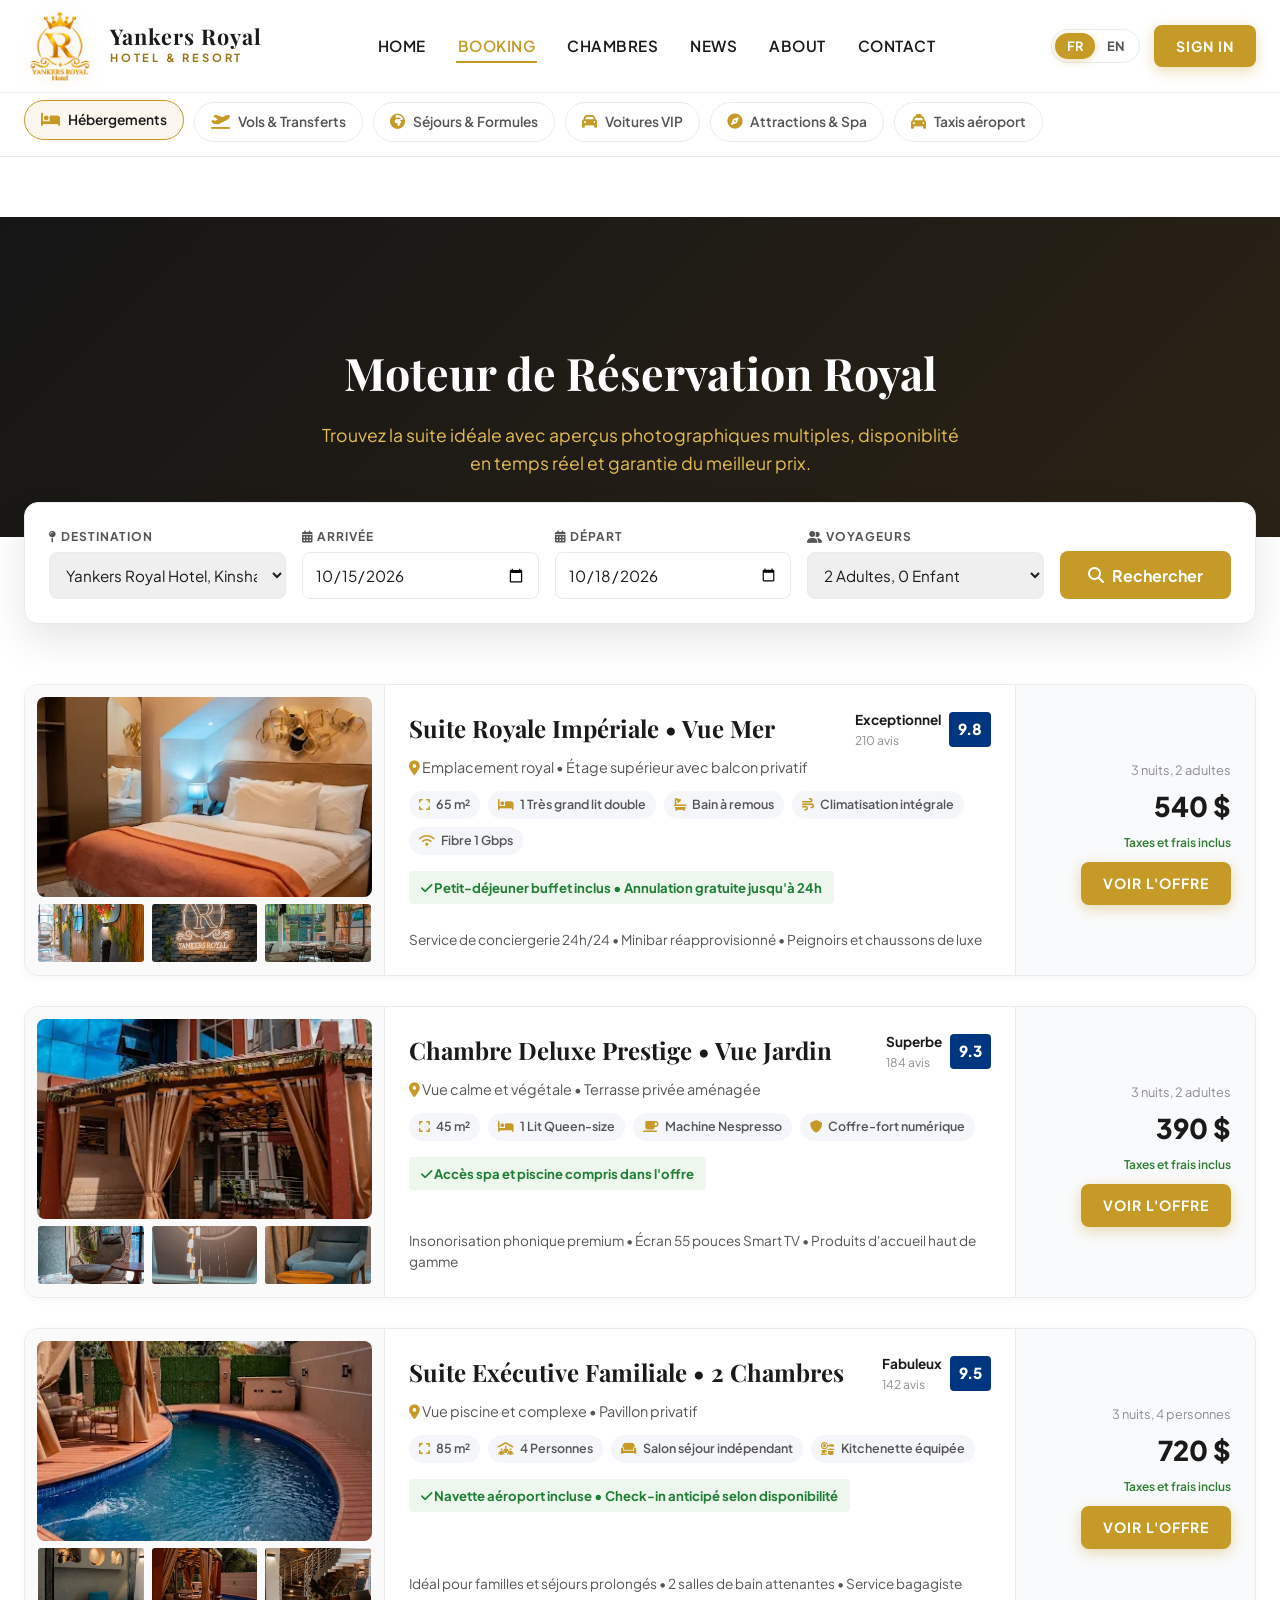
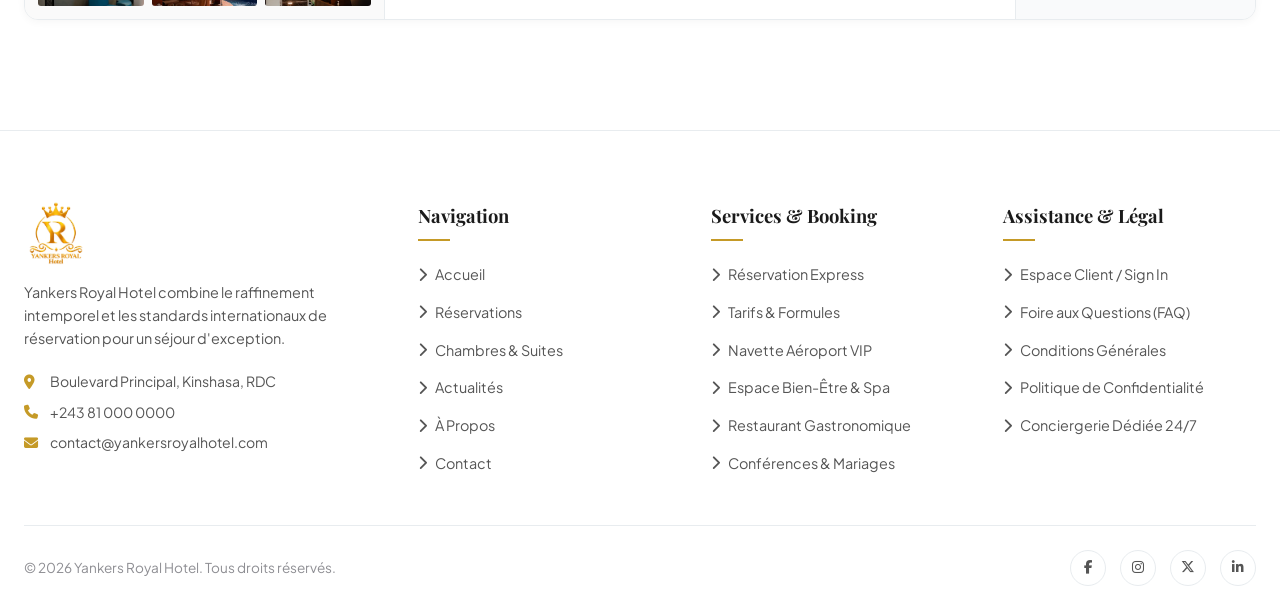
==== booking.html @ a3d433cf "first commit" ====
<!DOCTYPE html>
<html lang="fr">
<head>
  <meta charset="UTF-8">
  <meta name="viewport" content="width=device-width, initial-scale=1.0">
  <title>Réservations en Ligne - Yankers Royal Hotel</title>
  <link rel="icon" type="image/x-icon" href="assets/ico/favicon.ico">
  
  <link rel="preconnect" href="https://fonts.googleapis.com">
  <link rel="preconnect" href="https://fonts.gstatic.com" crossorigin>
  <link href="https://fonts.googleapis.com/css2?family=Playfair+Display:ital,wght@0,400;0,600;0,700;1,400&family=Plus+Jakarta+Sans:wght@300;400;500;600;700;800&display=swap" rel="stylesheet">
  <link rel="stylesheet" href="https://cdnjs.cloudflare.com/ajax/libs/font-awesome/6.5.1/css/all.min.css">
  <link rel="stylesheet" href="assets/css/style.css">
  
  <style>
    .page-banner {
      background: linear-gradient(135deg, #161616 0%, #2a2215 100%);
      color: #FFFFFF;
      padding: 120px 0 60px;
      margin-top: 60px;
      text-align: center;
      position: relative;
    }
    .page-banner h1 {
      font-family: var(--font-serif);
      font-size: 2.8rem;
      margin-bottom: 12px;
      color: #FFFFFF;
    }
    .page-banner p {
      color: var(--color-primary-light);
      font-size: 1.1rem;
      max-width: 650px;
      margin: 0 auto;
    }
    .booking-engine-wrap {
      margin-top: -35px;
      position: relative;
      z-index: 20;
    }
    .booking-filter-card {
      background: #FFFFFF;
      border-radius: var(--radius-md);
      box-shadow: 0 16px 40px rgba(0,0,0,0.1);
      padding: 24px;
      border: 1px solid var(--color-border);
      display: grid;
      grid-template-columns: repeat(4, 1fr) auto;
      gap: 16px;
      align-items: center;
    }
    .filter-box label {
      display: block;
      font-size: 0.75rem;
      font-weight: 700;
      text-transform: uppercase;
      letter-spacing: 1px;
      color: var(--color-text-muted);
      margin-bottom: 6px;
    }
    .filter-box input, .filter-box select {
      width: 100%;
      padding: 12px;
      border: 1px solid var(--color-border);
      border-radius: var(--radius-sm);
      font-size: 0.95rem;
      color: var(--color-text-main);
      outline: none;
      transition: var(--transition-smooth);
    }
    .filter-box input:focus, .filter-box select:focus {
      border-color: var(--color-primary);
    }
    .btn-submit-filter {
      background: var(--color-primary);
      color: #FFFFFF;
      border: none;
      padding: 14px 28px;
      border-radius: var(--radius-sm);
      font-weight: 700;
      cursor: pointer;
      display: flex;
      align-items: center;
      justify-content: center;
      gap: 8px;
      transition: var(--transition-smooth);
      height: 48px;
      align-self: flex-end;
    }
    .btn-submit-filter:hover {
      background: var(--color-primary-dark);
      box-shadow: 0 4px 16px var(--color-primary-glow);
      transform: translateY(-2px);
    }
    .booking-results-area {
      padding: 60px 0 80px;
    }

    /* Booking Detailed Item Card */
    .result-hotel-item {
      display: grid;
      grid-template-columns: 360px 1fr 240px;
      background: #FFFFFF;
      border-radius: var(--radius-md);
      border: 1px solid var(--color-border);
      overflow: hidden;
      margin-bottom: 30px;
      box-shadow: var(--shadow-sm);
      transition: var(--transition-smooth);
    }
    .result-hotel-item:hover {
      box-shadow: var(--shadow-md);
      border-color: var(--color-primary);
      transform: translateY(-4px);
    }

    /* Multi-image Gallery Container for Room */
    .result-gallery-container {
      display: flex;
      flex-direction: column;
      gap: 6px;
      padding: 12px;
      background: #FAFAFA;
      border-right: 1px solid var(--color-border);
    }
    .result-main-img {
      height: 200px;
      width: 100%;
      border-radius: var(--radius-sm);
      overflow: hidden;
    }
    .result-main-img img {
      width: 100%;
      height: 100%;
      object-fit: cover;
      transition: transform 0.5s ease;
    }
    .result-hotel-item:hover .result-main-img img {
      transform: scale(1.04);
    }
    .result-thumbs-row {
      display: grid;
      grid-template-columns: repeat(3, 1fr);
      gap: 6px;
    }
    .result-thumb-mini {
      height: 60px;
      border-radius: 4px;
      overflow: hidden;
      cursor: pointer;
      border: 1px solid transparent;
      transition: border 0.2s ease;
    }
    .result-thumb-mini:hover {
      border-color: var(--color-primary);
    }
    .result-thumb-mini img {
      width: 100%;
      height: 100%;
      object-fit: cover;
    }

    .result-body {
      padding: 24px;
      display: flex;
      flex-direction: column;
      justify-content: space-between;
    }
    .result-pricing {
      padding: 24px;
      background: var(--color-bg-alt);
      border-left: 1px solid var(--color-border);
      display: flex;
      flex-direction: column;
      justify-content: center;
      align-items: flex-end;
      text-align: right;
    }
    .booking-badge-rating {
      background: var(--color-booking-blue);
      color: #FFFFFF;
      padding: 5px 9px;
      border-radius: 4px;
      font-weight: 800;
      font-size: 0.95rem;
    }
    .score-label {
      font-size: 0.85rem;
      font-weight: 700;
      color: var(--color-text-main);
    }

    .detail-tag {
      background: #F4F6F9;
      color: var(--color-text-muted);
      padding: 4px 10px;
      border-radius: var(--radius-full);
      font-size: 0.78rem;
      font-weight: 600;
      display: inline-flex;
      align-items: center;
      gap: 6px;
    }
    .detail-tag i {
      color: var(--color-primary);
    }

    /* Responsive Ajustements pour Booking */
    @media (max-width: 1024px) {
      .booking-filter-card {
        grid-template-columns: repeat(2, 1fr);
      }
      .btn-submit-filter {
        grid-column: span 2;
        width: 100%;
      }
      .result-hotel-item {
        grid-template-columns: 1fr;
      }
      .result-gallery-container {
        border-right: none;
        border-bottom: 1px solid var(--color-border);
      }
      .result-pricing {
        align-items: flex-start;
        text-align: left;
        border-left: none;
        border-top: 1px solid var(--color-border);
        flex-direction: row;
        justify-content: space-between;
        align-items: center;
        flex-wrap: wrap;
        gap: 12px;
      }
      .result-pricing a {
        width: auto !important;
        min-width: 150px;
      }
    }

    @media (max-width: 600px) {
      .booking-filter-card {
        grid-template-columns: 1fr;
      }
      .btn-submit-filter {
        grid-column: span 1;
      }
      .page-banner {
        padding: 100px 0 45px;
      }
      .page-banner h1 {
        font-size: 2rem;
      }
      .result-pricing {
        flex-direction: column;
        align-items: stretch;
      }
      .result-pricing a {
        width: 100% !important;
      }
    }
  </style>
</head>
<body>

  <!-- Header -->
  <header class="site-header">
    <div class="nav-container">
      <a href="index.html" class="nav-brand">
        <img src="assets/logo/logo_transparent.png" alt="Yankers Royal Hotel">
        <div class="brand-text">
          <span class="brand-name">Yankers Royal</span>
          <span class="brand-tag">HOTEL & RESORT</span>
        </div>
      </a>
      <nav>
        <ul class="nav-menu">
          <li><a href="index.html" class="nav-link" data-i18n="home">Home</a></li>
          <li><a href="booking.html" class="nav-link active" data-i18n="booking">Booking</a></li>
          <li><a href="chambres.html" class="nav-link" data-i18n="rooms">Chambres</a></li>
          <li><a href="news.html" class="nav-link" data-i18n="news">News</a></li>
          <li><a href="about.html" class="nav-link" data-i18n="about">About</a></li>
          <li><a href="contact.html" class="nav-link" data-i18n="contact">Contact</a></li>
        </ul>
      </nav>
      <div class="nav-actions">
        <!-- Bouton Sélecteur de Langue FR / EN -->
        <div class="lang-switch-wrap">
          <button type="button" class="lang-btn active" data-lang="fr">FR</button>
          <button type="button" class="lang-btn" data-lang="en">EN</button>
        </div>

        <a href="signin.html" class="btn-signin" data-i18n="signin">Sign In</a>
        <button class="btn-mobile-toggle" aria-label="Menu Mobile">
          <i class="fa-solid fa-bars"></i>
        </button>
      </div>
    </div>
  </header>

  <!-- Booking Ruban -->
  <div class="booking-category-bar">
    <div class="container">
      <div class="category-scroll">
        <a href="booking.html" class="category-pill active"><i class="fa-solid fa-bed"></i> <span data-i18n="ribbon_accommodations">Hébergements</span></a>
        <a href="booking.html?type=vols" class="category-pill"><i class="fa-solid fa-plane-departure"></i> <span data-i18n="ribbon_flights">Vols & Transferts</span></a>
        <a href="booking.html?type=formules" class="category-pill"><i class="fa-solid fa-earth-africa"></i> <span data-i18n="ribbon_packages">Séjours & Formules</span></a>
        <a href="booking.html?type=voitures" class="category-pill"><i class="fa-solid fa-car"></i> <span data-i18n="ribbon_cars">Voitures VIP</span></a>
        <a href="booking.html?type=attractions" class="category-pill"><i class="fa-solid fa-compass"></i> <span data-i18n="ribbon_attractions">Attractions & Spa</span></a>
        <a href="booking.html?type=taxis" class="category-pill"><i class="fa-solid fa-taxi"></i> <span data-i18n="ribbon_taxis">Taxis aéroport</span></a>
      </div>
    </div>
  </div>

  <div class="page-banner">
    <div class="container">
      <h1>Moteur de Réservation Royal</h1>
      <p>Trouvez la suite idéale avec aperçus photographiques multiples, disponiblité en temps réel et garantie du meilleur prix.</p>
    </div>
  </div>

  <div class="container booking-engine-wrap">
    <div class="booking-filter-card">
      <div class="filter-box">
        <label><i class="fa-solid fa-map-pin"></i> Destination</label>
        <select>
          <option selected>Yankers Royal Hotel, Kinshasa</option>
          <option>Yankers Royal Villa Spa</option>
        </select>
      </div>
      <div class="filter-box">
        <label><i class="fa-solid fa-calendar-days"></i> Arrivée</label>
        <input type="date" value="2026-10-15">
      </div>
      <div class="filter-box">
        <label><i class="fa-solid fa-calendar-days"></i> Départ</label>
        <input type="date" value="2026-10-18">
      </div>
      <div class="filter-box">
        <label><i class="fa-solid fa-user-group"></i> Voyageurs</label>
        <select>
          <option>1 Adulte, 0 Enfant</option>
          <option selected>2 Adultes, 0 Enfant</option>
          <option>2 Adultes, 1 Enfant</option>
          <option>Famille (4+ pers)</option>
        </select>
      </div>
      <button class="btn-submit-filter">
        <i class="fa-solid fa-magnifying-glass"></i> Rechercher
      </button>
    </div>
  </div>

  <main class="booking-results-area">
    <div class="container">
      
      <!-- Result Item 1: Multi-photos Suite Royale -->
      <article class="result-hotel-item">
        <div class="result-gallery-container">
          <div class="result-main-img">
            <img src="assets/img/unnamed (1).webp" alt="Suite Royale Impériale">
          </div>
          <div class="result-thumbs-row">
            <div class="result-thumb-mini"><img src="assets/img/unnamed (9).webp" alt="Salon privé"></div>
            <div class="result-thumb-mini"><img src="assets/img/unnamed (10).webp" alt="Chambre King"></div>
            <div class="result-thumb-mini"><img src="assets/img/unnamed (4).webp" alt="Terrasse panoramique"></div>
          </div>
        </div>
        <div class="result-body">
          <div>
            <div style="display:flex; justify-content: space-between; align-items: flex-start; margin-bottom: 6px; flex-wrap: wrap; gap: 8px;">
              <h2 style="font-family: var(--font-serif); font-size: 1.5rem; color: var(--color-text-main);">Suite Royale Impériale &bull; Vue Mer</h2>
              <div style="display:flex; align-items:center; gap: 8px;">
                <div>
                  <div class="score-label">Exceptionnel</div>
                  <div style="font-size: 0.75rem; color: var(--color-text-light);">210 avis</div>
                </div>
                <div class="booking-badge-rating">9.8</div>
              </div>
            </div>
            <p style="color: var(--color-text-muted); font-size: 0.9rem; margin-bottom: 12px;">
              <i class="fa-solid fa-location-dot" style="color: var(--color-primary);"></i> Emplacement royal &bull; Étage supérieur avec balcon privatif
            </p>
            <div style="display: flex; flex-wrap: wrap; gap: 8px; margin-bottom: 16px;">
              <span class="detail-tag"><i class="fa-solid fa-expand"></i> 65 m²</span>
              <span class="detail-tag"><i class="fa-solid fa-bed"></i> 1 Très grand lit double</span>
              <span class="detail-tag"><i class="fa-solid fa-bath"></i> Bain à remous</span>
              <span class="detail-tag"><i class="fa-solid fa-wind"></i> Climatisation intégrale</span>
              <span class="detail-tag"><i class="fa-solid fa-wifi"></i> Fibre 1 Gbps</span>
            </div>
            <div style="background: #eef7ee; color: #1e7e34; padding: 6px 12px; border-radius: 4px; display: inline-block; font-size: 0.82rem; font-weight: 700;">
              <i class="fa-solid fa-check"></i> Petit-déjeuner buffet inclus &bull; Annulation gratuite jusqu'à 24h
            </div>
          </div>
          <div style="font-size: 0.85rem; color: var(--color-text-muted); margin-top: 10px;">
            Service de conciergerie 24h/24 &bull; Minibar réapprovisionné &bull; Peignoirs et chaussons de luxe
          </div>
        </div>
        <div class="result-pricing">
          <div>
            <span style="font-size: 0.8rem; color: var(--color-text-light);">3 nuits, 2 adultes</span>
            <div style="font-size: 1.7rem; font-weight: 800; color: var(--color-text-main); margin: 4px 0;">540 $</div>
            <span style="font-size: 0.75rem; color: #2e7d32; font-weight: 600; display: block; margin-bottom: 10px;">Taxes et frais inclus</span>
          </div>
          <a href="contact.html?reserve=royale-imperiale" class="btn-signin" style="text-align: center;">Voir l'offre</a>
        </div>
      </article>

      <!-- Result Item 2: Multi-photos Chambre Deluxe -->
      <article class="result-hotel-item">
        <div class="result-gallery-container">
          <div class="result-main-img">
            <img src="assets/img/unnamed (2).webp" alt="Chambre Deluxe Prestige">
          </div>
          <div class="result-thumbs-row">
            <div class="result-thumb-mini"><img src="assets/img/unnamed (11).webp" alt="Lit queen"></div>
            <div class="result-thumb-mini"><img src="assets/img/unnamed (12).webp" alt="Salle de bain"></div>
            <div class="result-thumb-mini"><img src="assets/img/unnamed (5).webp" alt="Extérieur jardin"></div>
          </div>
        </div>
        <div class="result-body">
          <div>
            <div style="display:flex; justify-content: space-between; align-items: flex-start; margin-bottom: 6px; flex-wrap: wrap; gap: 8px;">
              <h2 style="font-family: var(--font-serif); font-size: 1.5rem; color: var(--color-text-main);">Chambre Deluxe Prestige &bull; Vue Jardin</h2>
              <div style="display:flex; align-items:center; gap: 8px;">
                <div>
                  <div class="score-label">Superbe</div>
                  <div style="font-size: 0.75rem; color: var(--color-text-light);">184 avis</div>
                </div>
                <div class="booking-badge-rating">9.3</div>
              </div>
            </div>
            <p style="color: var(--color-text-muted); font-size: 0.9rem; margin-bottom: 12px;">
              <i class="fa-solid fa-location-dot" style="color: var(--color-primary);"></i> Vue calme et végétale &bull; Terrasse privée aménagée
            </p>
            <div style="display: flex; flex-wrap: wrap; gap: 8px; margin-bottom: 16px;">
              <span class="detail-tag"><i class="fa-solid fa-expand"></i> 45 m²</span>
              <span class="detail-tag"><i class="fa-solid fa-bed"></i> 1 Lit Queen-size</span>
              <span class="detail-tag"><i class="fa-solid fa-mug-saucer"></i> Machine Nespresso</span>
              <span class="detail-tag"><i class="fa-solid fa-shield"></i> Coffre-fort numérique</span>
            </div>
            <div style="background: #eef7ee; color: #1e7e34; padding: 6px 12px; border-radius: 4px; display: inline-block; font-size: 0.82rem; font-weight: 700;">
              <i class="fa-solid fa-check"></i> Accès spa et piscine compris dans l'offre
            </div>
          </div>
          <div style="font-size: 0.85rem; color: var(--color-text-muted); margin-top: 10px;">
            Insonorisation phonique premium &bull; Écran 55 pouces Smart TV &bull; Produits d'accueil haut de gamme
          </div>
        </div>
        <div class="result-pricing">
          <div>
            <span style="font-size: 0.8rem; color: var(--color-text-light);">3 nuits, 2 adultes</span>
            <div style="font-size: 1.7rem; font-weight: 800; color: var(--color-text-main); margin: 4px 0;">390 $</div>
            <span style="font-size: 0.75rem; color: #2e7d32; font-weight: 600; display: block; margin-bottom: 10px;">Taxes et frais inclus</span>
          </div>
          <a href="contact.html?reserve=deluxe-prestige" class="btn-signin" style="text-align: center;">Voir l'offre</a>
        </div>
      </article>

      <!-- Result Item 3: Multi-photos Suite Familiale Exécutive -->
      <article class="result-hotel-item">
        <div class="result-gallery-container">
          <div class="result-main-img">
            <img src="assets/img/unnamed (3).webp" alt="Suite Exécutive Familiale">
          </div>
          <div class="result-thumbs-row">
            <div class="result-thumb-mini"><img src="assets/img/unnamed (13).webp" alt="Chambre 2"></div>
            <div class="result-thumb-mini"><img src="assets/img/unnamed.webp" alt="Espace repas"></div>
            <div class="result-thumb-mini"><img src="assets/img/unnamed (7).webp" alt="Vue suite"></div>
          </div>
        </div>
        <div class="result-body">
          <div>
            <div style="display:flex; justify-content: space-between; align-items: flex-start; margin-bottom: 6px; flex-wrap: wrap; gap: 8px;">
              <h2 style="font-family: var(--font-serif); font-size: 1.5rem; color: var(--color-text-main);">Suite Exécutive Familiale &bull; 2 Chambres</h2>
              <div style="display:flex; align-items:center; gap: 8px;">
                <div>
                  <div class="score-label">Fabuleux</div>
                  <div style="font-size: 0.75rem; color: var(--color-text-light);">142 avis</div>
                </div>
                <div class="booking-badge-rating">9.5</div>
              </div>
            </div>
            <p style="color: var(--color-text-muted); font-size: 0.9rem; margin-bottom: 12px;">
              <i class="fa-solid fa-location-dot" style="color: var(--color-primary);"></i> Vue piscine et complexe &bull; Pavillon privatif
            </p>
            <div style="display: flex; flex-wrap: wrap; gap: 8px; margin-bottom: 16px;">
              <span class="detail-tag"><i class="fa-solid fa-expand"></i> 85 m²</span>
              <span class="detail-tag"><i class="fa-solid fa-people-roof"></i> 4 Personnes</span>
              <span class="detail-tag"><i class="fa-solid fa-couch"></i> Salon séjour indépendant</span>
              <span class="detail-tag"><i class="fa-solid fa-kitchen-set"></i> Kitchenette équipée</span>
            </div>
            <div style="background: #eef7ee; color: #1e7e34; padding: 6px 12px; border-radius: 4px; display: inline-block; font-size: 0.82rem; font-weight: 700;">
              <i class="fa-solid fa-check"></i> Navette aéroport incluse &bull; Check-in anticipé selon disponibilité
            </div>
          </div>
          <div style="font-size: 0.85rem; color: var(--color-text-muted); margin-top: 10px;">
            Idéal pour familles et séjours prolongés &bull; 2 salles de bain attenantes &bull; Service bagagiste
          </div>
        </div>
        <div class="result-pricing">
          <div>
            <span style="font-size: 0.8rem; color: var(--color-text-light);">3 nuits, 4 personnes</span>
            <div style="font-size: 1.7rem; font-weight: 800; color: var(--color-text-main); margin: 4px 0;">720 $</div>
            <span style="font-size: 0.75rem; color: #2e7d32; font-weight: 600; display: block; margin-bottom: 10px;">Taxes et frais inclus</span>
          </div>
          <a href="contact.html?reserve=executive-famille" class="btn-signin" style="text-align: center;">Voir l'offre</a>
        </div>
      </article>

    </div>
  </main>

  <!-- Footer Standardisé -->
  <footer class="site-footer">
    <div class="container">
      <div class="footer-top">
        <div class="footer-brand">
          <img src="assets/logo/logo_transparent.png" alt="Yankers Royal Hotel">
          <p data-i18n="footer_desc">
            Yankers Royal Hotel combine le raffinement intemporel et les standards internationaux de réservation pour un séjour d'exception.
          </p>
          <div class="footer-contacts-list">
            <span><i class="fa-solid fa-location-dot"></i> Boulevard Principal, Kinshasa, RDC</span>
            <span><i class="fa-solid fa-phone"></i> +243 81 000 0000</span>
            <span><i class="fa-solid fa-envelope"></i> contact@yankersroyalhotel.com</span>
          </div>
        </div>

        <div class="footer-col">
          <h3 data-i18n="footer_nav">Navigation</h3>
          <ul class="footer-links">
            <li><a href="index.html"><i class="fa-solid fa-chevron-right"></i> <span data-i18n="home">Accueil</span></a></li>
            <li><a href="booking.html"><i class="fa-solid fa-chevron-right"></i> <span data-i18n="booking">Réservations</span></a></li>
            <li><a href="chambres.html"><i class="fa-solid fa-chevron-right"></i> <span data-i18n="rooms">Chambres & Suites</span></a></li>
            <li><a href="news.html"><i class="fa-solid fa-chevron-right"></i> <span data-i18n="news">Actualités</span></a></li>
            <li><a href="about.html"><i class="fa-solid fa-chevron-right"></i> <span data-i18n="about">À Propos</span></a></li>
            <li><a href="contact.html"><i class="fa-solid fa-chevron-right"></i> <span data-i18n="contact">Contact</span></a></li>
          </ul>
        </div>

        <div class="footer-col">
          <h3 data-i18n="footer_services">Services & Booking</h3>
          <ul class="footer-links">
            <li><a href="booking.html?filter=suite"><i class="fa-solid fa-chevron-right"></i> Réservation Express</a></li>
            <li><a href="chambres.html#tarifs"><i class="fa-solid fa-chevron-right"></i> Tarifs & Formules</a></li>
            <li><a href="booking.html?type=vols"><i class="fa-solid fa-chevron-right"></i> Navette Aéroport VIP</a></li>
            <li><a href="about.html#spa"><i class="fa-solid fa-chevron-right"></i> Espace Bien-Être & Spa</a></li>
            <li><a href="about.html#restaurant"><i class="fa-solid fa-chevron-right"></i> Restaurant Gastronomique</a></li>
            <li><a href="contact.html#evenements"><i class="fa-solid fa-chevron-right"></i> Conférences & Mariages</a></li>
          </ul>
        </div>

        <div class="footer-col">
          <h3 data-i18n="footer_legal">Assistance & Légal</h3>
          <ul class="footer-links">
            <li><a href="signin.html"><i class="fa-solid fa-chevron-right"></i> Espace Client / Sign In</a></li>
            <li><a href="contact.html#faq"><i class="fa-solid fa-chevron-right"></i> Foire aux Questions (FAQ)</a></li>
            <li><a href="contact.html#conditions"><i class="fa-solid fa-chevron-right"></i> Conditions Générales</a></li>
            <li><a href="contact.html#politique"><i class="fa-solid fa-chevron-right"></i> Politique de Confidentialité</a></li>
            <li><a href="contact.html#support"><i class="fa-solid fa-chevron-right"></i> Conciergerie Dédiée 24/7</a></li>
          </ul>
        </div>
      </div>

      <div class="footer-bottom">
        <p data-i18n="footer_copy">&copy; 2026 Yankers Royal Hotel. Tous droits réservés.</p>
        <div class="footer-social-row">
          <a href="#" aria-label="Facebook"><i class="fa-brands fa-facebook-f"></i></a>
          <a href="#" aria-label="Instagram"><i class="fa-brands fa-instagram"></i></a>
          <a href="#" aria-label="Twitter"><i class="fa-brands fa-x-twitter"></i></a>
          <a href="#" aria-label="LinkedIn"><i class="fa-brands fa-linkedin-in"></i></a>
        </div>
      </div>
    </div>
  </footer>

  <script src="assets/js/main.js"></script>
</body>
</html>
---- assets/css/style.css ----
:root {
  /* Brand Colors - Pure White & Royal Gold from Logo */
  --color-primary: #C59A27;         /* Royal Gold */
  --color-primary-dark: #9A7718;    /* Deep Gold */
  --color-primary-light: #E5BE53;   /* Radiant Light Gold */
  --color-primary-glow: rgba(197, 154, 39, 0.35);
  
  --color-accent: #C59A27;
  --color-accent-hover: #9A7718;
  
  --color-booking-blue: #003580;    /* Booking.com Iconic Blue */
  --color-booking-accent: #006ce4;
  --color-booking-yellow: #febb02;
  
  --color-bg: #FFFFFF;
  --color-bg-alt: #F9FAFB;
  --color-bg-card: #FFFFFF;
  --color-surface: #F4F6F9;
  
  --color-text-main: #1A1A1A;
  --color-text-muted: #555555;
  --color-text-light: #8E8E93;
  --color-border: #E8ECEF;
  --color-border-hover: #D0D7DE;
  
  /* Fonts */
  --font-serif: 'Playfair Display', Georgia, serif;
  --font-sans: 'Plus Jakarta Sans', system-ui, -apple-system, sans-serif;
  
  /* Radii & Shadows */
  --radius-sm: 8px;
  --radius-md: 14px;
  --radius-lg: 24px;
  --radius-full: 9999px;
  
  --shadow-sm: 0 2px 8px rgba(0, 0, 0, 0.04);
  --shadow-md: 0 8px 24px rgba(0, 0, 0, 0.08);
  --shadow-lg: 0 16px 40px rgba(0, 0, 0, 0.12);
  --shadow-gold: 0 8px 25px rgba(197, 154, 39, 0.35);

  --transition-smooth: all 0.35s cubic-bezier(0.16, 1, 0.3, 1);
  --transition-spring: all 0.5s cubic-bezier(0.34, 1.56, 0.64, 1);
}

/* Base Reset */
*, *::before, *::after {
  margin: 0;
  padding: 0;
  box-sizing: border-box;
}

html {
  scroll-behavior: smooth;
  font-size: 16px;
  background-color: var(--color-bg);
  color: var(--color-text-main);
  font-family: var(--font-sans);
  -webkit-font-smoothing: antialiased;
}

body {
  overflow-x: hidden;
  line-height: 1.6;
  background: var(--color-bg);
  width: 100%;
}

a {
  color: inherit;
  text-decoration: none;
  transition: var(--transition-smooth);
}

img {
  max-width: 100%;
  height: auto;
  display: block;
}

button, input, select {
  font-family: inherit;
  font-size: inherit;
}

.container {
  max-width: 1320px;
  margin: 0 auto;
  padding: 0 24px;
  width: 100%;
}

/* ==========================================================================
   Splash Screen Motion
   ========================================================================== */
#splash-screen {
  position: fixed;
  inset: 0;
  background: #FFFFFF;
  z-index: 99999;
  display: flex;
  flex-direction: column;
  align-items: center;
  justify-content: center;
  transition: opacity 0.8s cubic-bezier(0.77, 0, 0.175, 1), visibility 0.8s;
  padding: 20px;
}

#splash-screen.fade-out {
  opacity: 0;
  visibility: hidden;
  pointer-events: none;
}

.splash-content {
  text-align: center;
  display: flex;
  flex-direction: column;
  align-items: center;
  gap: 20px;
  max-width: 90vw;
}

.splash-logo-wrap {
  position: relative;
  width: 180px;
  height: 180px;
  display: flex;
  align-items: center;
  justify-content: center;
}

.splash-ring {
  position: absolute;
  inset: -14px;
  border-radius: 50%;
  border: 2px dashed var(--color-primary);
  animation: splashSpin 12s linear infinite;
  opacity: 0.6;
}

.splash-logo {
  width: 150px;
  height: 150px;
  object-fit: contain;
  filter: drop-shadow(0 8px 24px rgba(197, 154, 39, 0.4));
  animation: splashPulse 2s ease-in-out infinite alternate;
}

.splash-title {
  font-family: var(--font-serif);
  font-size: 2rem;
  letter-spacing: 3px;
  color: var(--color-primary-dark);
  font-weight: 700;
  text-transform: uppercase;
}

.splash-sub {
  font-size: 0.95rem;
  color: var(--color-text-muted);
  letter-spacing: 2px;
  text-transform: uppercase;
}

.splash-bar-wrap {
  width: 220px;
  height: 4px;
  background: #ECECEC;
  border-radius: 4px;
  overflow: hidden;
  margin-top: 10px;
}

.splash-bar {
  height: 100%;
  width: 0%;
  background: linear-gradient(90deg, var(--color-primary), var(--color-primary-light), var(--color-primary-dark));
  animation: splashLoad 2.2s cubic-bezier(0.65, 0, 0.35, 1) forwards;
}

@keyframes splashSpin {
  100% { transform: rotate(360deg); }
}

@keyframes splashPulse {
  0% { transform: scale(0.96); }
  100% { transform: scale(1.04); }
}

@keyframes splashLoad {
  0% { width: 0%; }
  50% { width: 65%; }
  100% { width: 100%; }
}

/* ==========================================================================
   Header & Navigation
   ========================================================================== */
.site-header {
  position: fixed;
  top: 0;
  left: 0;
  right: 0;
  z-index: 1000;
  background: rgba(255, 255, 255, 0.98);
  backdrop-filter: blur(16px);
  -webkit-backdrop-filter: blur(16px);
  border-bottom: 1px solid rgba(0, 0, 0, 0.06);
  transition: var(--transition-smooth);
}

.site-header.scrolled {
  box-shadow: 0 4px 20px rgba(0, 0, 0, 0.08);
}

.nav-container {
  max-width: 1400px;
  margin: 0 auto;
  padding: 10px 24px;
  display: flex;
  align-items: center;
  justify-content: space-between;
}

/* LOGO AGRANDI : Desktop, Tablette et Mobile */
.nav-brand {
  display: flex;
  align-items: center;
  gap: 14px;
  text-decoration: none;
}

.nav-brand img {
  height: 72px;            /* Grand logo Desktop */
  width: auto;
  object-fit: contain;
  filter: drop-shadow(0 2px 8px rgba(197, 154, 39, 0.25));
  transition: transform 0.3s ease;
}

.nav-brand:hover img {
  transform: scale(1.06);
}

.brand-text {
  display: flex;
  flex-direction: column;
}

.brand-name {
  font-family: var(--font-serif);
  font-size: 1.35rem;
  font-weight: 700;
  color: var(--color-text-main);
  letter-spacing: 1px;
  line-height: 1.1;
}

.brand-tag {
  font-size: 0.7rem;
  font-weight: 700;
  color: var(--color-primary-dark);
  letter-spacing: 2.8px;
  text-transform: uppercase;
}

/* Nav Menu with Underline Motion */
.nav-menu {
  display: flex;
  list-style: none;
  align-items: center;
  gap: 28px;
}

.nav-link {
  position: relative;
  font-size: 0.95rem;
  font-weight: 600;
  color: var(--color-text-main);
  padding: 8px 2px;
  letter-spacing: 0.5px;
  text-transform: uppercase;
  transition: color 0.3s ease;
}

.nav-link::after {
  content: '';
  position: absolute;
  bottom: 0;
  left: 0;
  width: 100%;
  height: 2.5px;
  background: var(--color-primary);
  transform: scaleX(0);
  transform-origin: right;
  transition: transform 0.35s cubic-bezier(0.16, 1, 0.3, 1);
}

.nav-link:hover,
.nav-link.active {
  color: var(--color-primary);
}

.nav-link:hover::after,
.nav-link.active::after {
  transform: scaleX(1);
  transform-origin: left;
}

.nav-actions {
  display: flex;
  align-items: center;
  gap: 14px;
}

/* Bouton Sélecteur de Langue (FR / EN) */
.lang-switch-wrap {
  display: flex;
  align-items: center;
  border: 1px solid var(--color-border);
  border-radius: var(--radius-full);
  padding: 3px;
  background: #FFFFFF;
}

.lang-btn {
  border: none;
  background: transparent;
  padding: 5px 12px;
  border-radius: var(--radius-full);
  font-size: 0.8rem;
  font-weight: 700;
  cursor: pointer;
  color: var(--color-text-muted);
  transition: var(--transition-smooth);
}

.lang-btn.active {
  background: var(--color-primary);
  color: #FFFFFF;
  box-shadow: 0 2px 8px var(--color-primary-glow);
}

/* Boutons d'action */
.btn-signin {
  background: var(--color-primary);
  color: #FFFFFF !important;
  font-weight: 700;
  font-size: 0.88rem;
  padding: 10px 22px;
  border-radius: var(--radius-sm);
  text-transform: uppercase;
  letter-spacing: 1px;
  box-shadow: 0 4px 14px var(--color-primary-glow);
  transition: var(--transition-smooth);
  white-space: nowrap;
}

.btn-signin:hover {
  background: var(--color-primary-dark);
  transform: translateY(-2px);
  box-shadow: 0 6px 20px rgba(197, 154, 39, 0.45);
}

.btn-mobile-toggle {
  display: none;
  background: none;
  border: none;
  font-size: 1.6rem;
  cursor: pointer;
  color: var(--color-text-main);
  padding: 6px;
}

/* ==========================================================================
   Booking Category Ribbon (Booking.com style)
   ========================================================================== */
.booking-category-bar {
  background: #FFFFFF;
  border-bottom: 1px solid var(--color-border);
  padding: 10px 0;
  margin-top: 88px;
}

.category-scroll {
  display: flex;
  gap: 10px;
  overflow-x: auto;
  scrollbar-width: none;
  -ms-overflow-style: none;
  padding: 4px 0;
  -webkit-overflow-scrolling: touch;
}
.category-scroll::-webkit-scrollbar {
  display: none;
}

.category-pill {
  display: inline-flex;
  align-items: center;
  gap: 8px;
  padding: 8px 16px;
  border-radius: var(--radius-full);
  border: 1px solid var(--color-border);
  font-size: 0.86rem;
  font-weight: 600;
  color: var(--color-text-muted);
  white-space: nowrap;
  background: #FFFFFF;
  transition: var(--transition-smooth);
  cursor: pointer;
  flex-shrink: 0;
}

.category-pill i {
  font-size: 0.95rem;
  color: var(--color-primary);
}

.category-pill:hover,
.category-pill.active {
  border-color: var(--color-primary);
  color: var(--color-text-main);
  background: rgba(197, 154, 39, 0.08);
  transform: translateY(-2px);
}

/* ==========================================================================
   Hero Section avec Slider Automatique
   ========================================================================== */
.hero-mockup-section {
  position: relative;
  min-height: calc(100vh - 130px);
  background: #FFFFFF;
  overflow: hidden;
  display: flex;
  align-items: center;
  padding: 40px 0 60px;
}

.hero-mockup-grid {
  display: grid;
  grid-template-columns: 1.05fr 0.95fr;
  align-items: center;
  position: relative;
  width: 100%;
  gap: 30px;
}

.hero-left-content {
  padding-right: 20px;
  z-index: 10;
  animation: heroFadeInLeft 1s cubic-bezier(0.16, 1, 0.3, 1) forwards;
}

.hero-main-title {
  font-family: var(--font-serif);
  font-size: 3.4rem;
  font-weight: 500;
  line-height: 1.15;
  color: #1A1A1A;
  margin-bottom: 20px;
  letter-spacing: -0.5px;
}

.hero-main-title em {
  font-style: italic;
  font-family: var(--font-serif);
}

.hero-desc {
  font-size: 1rem;
  color: #666666;
  max-width: 480px;
  margin-bottom: 36px;
  line-height: 1.6;
}

/* Floating Search Bar */
.hero-search-card {
  position: relative;
  background: #FFFFFF;
  border-radius: var(--radius-sm);
  box-shadow: 0 10px 35px rgba(0, 0, 0, 0.08);
  display: inline-flex;
  align-items: stretch;
  border: 1px solid #ECECEC;
  margin-bottom: 40px;
  z-index: 25;
  width: 100%;
  max-width: 620px;
}

.search-field-item {
  flex: 1;
  padding: 14px 20px;
  border-right: 1px solid #ECECEC;
  display: flex;
  flex-direction: column;
  justify-content: center;
  cursor: pointer;
  position: relative;
  transition: background 0.2s ease;
}

.search-field-item:hover {
  background: #F9FAFB;
}

.field-label-row {
  display: flex;
  align-items: center;
  justify-content: space-between;
  gap: 8px;
}

.field-label {
  font-size: 0.92rem;
  font-weight: 700;
  color: #1A1A1A;
}

.field-chevron {
  color: var(--color-primary);
  font-size: 0.75rem;
}

.field-sub {
  font-size: 0.75rem;
  color: #8E8E93;
  margin-top: 2px;
}

.search-field-item select,
.search-field-item input {
  position: absolute;
  inset: 0;
  opacity: 0;
  cursor: pointer;
  width: 100%;
  height: 100%;
}

.btn-search-hero {
  background: var(--color-primary);
  color: #FFFFFF;
  font-size: 1.05rem;
  font-weight: 700;
  padding: 16px 36px;
  border: none;
  cursor: pointer;
  display: flex;
  align-items: center;
  justify-content: center;
  border-top-right-radius: var(--radius-sm);
  border-bottom-right-radius: var(--radius-sm);
  transition: var(--transition-smooth);
}

.btn-search-hero:hover {
  background: var(--color-primary-dark);
  box-shadow: 0 6px 20px var(--color-primary-glow);
}

/* Discover More widget */
.hero-discover-meta {
  display: flex;
  align-items: center;
  gap: 24px;
}

.discover-texts h4 {
  font-family: var(--font-serif);
  font-size: 1.15rem;
  font-weight: 700;
  color: #1A1A1A;
  font-style: italic;
}

.discover-texts p {
  font-size: 0.82rem;
  color: #888888;
  max-width: 320px;
  line-height: 1.4;
}

/* Right Hero Visual avec Slider Automatique */
.hero-right-visual {
  position: relative;
  width: 100%;
  height: 520px;
  display: flex;
  align-items: center;
  justify-content: center;
  animation: heroFadeInRight 1s cubic-bezier(0.16, 1, 0.3, 1) forwards;
}

.hero-organic-frame-svg {
  position: relative;
  width: 100%;
  height: 100%;
  overflow: hidden;
  border-top-left-radius: 180px;
  border-bottom-left-radius: 120px;
  border-top-right-radius: 28px;
  border-bottom-right-radius: 28px;
  box-shadow: 0 20px 45px rgba(0, 0, 0, 0.12);
  background: #F0F0F0;
}

.hero-slides-wrapper {
  position: relative;
  width: 100%;
  height: 100%;
}

.hero-slide {
  position: absolute;
  inset: 0;
  width: 100%;
  height: 100%;
  opacity: 0;
  transform: scale(1.08);
  transition: opacity 1.2s cubic-bezier(0.25, 1, 0.5, 1), transform 5s cubic-bezier(0.25, 1, 0.5, 1);
  pointer-events: none;
}

.hero-slide.active {
  opacity: 1;
  transform: scale(1);
  pointer-events: auto;
}

.hero-slide img {
  width: 100%;
  height: 100%;
  object-fit: cover;
}

.hero-corner-accent {
  position: absolute;
  right: -10px;
  bottom: -10px;
  width: 90px;
  height: 90px;
  background: var(--color-primary);
  border-radius: 14px;
  z-index: 1;
  box-shadow: 0 8px 25px var(--color-primary-glow);
}

@keyframes heroFadeInLeft {
  from { opacity: 0; transform: translateX(-30px); }
  to { opacity: 1; transform: translateX(0); }
}

@keyframes heroFadeInRight {
  from { opacity: 0; transform: translateX(30px); }
  to { opacity: 1; transform: translateX(0); }
}

/* ==========================================================================
   Section: 8 Images (4 par ligne) L'Art de l'hospitalité royale
   ========================================================================== */
.section-hospitality-gallery {
  padding: 85px 0 95px;
  background: #FFFFFF;
}

.section-head {
  text-align: center;
  max-width: 650px;
  margin: 0 auto 50px;
}

.section-subtitle {
  font-size: 0.85rem;
  font-weight: 700;
  text-transform: uppercase;
  letter-spacing: 2.8px;
  color: var(--color-primary-dark);
  margin-bottom: 10px;
  display: block;
}

.section-title {
  font-family: var(--font-serif);
  font-size: 2.5rem;
  color: var(--color-text-main);
  line-height: 1.2;
}

.gallery-grid-4cols {
  display: grid;
  grid-template-columns: repeat(4, 1fr);
  gap: 24px;
}

.hospitality-card {
  background: #FFFFFF;
  border-radius: var(--radius-md);
  border: 1px solid var(--color-border);
  overflow: hidden;
  transition: var(--transition-smooth);
  display: flex;
  flex-direction: column;
}

.hospitality-card:hover {
  transform: translateY(-8px);
  box-shadow: 0 14px 30px rgba(0, 0, 0, 0.09);
  border-color: var(--color-primary);
}

.hospitality-thumb-wrap {
  position: relative;
  height: 220px;
  overflow: hidden;
}

.hospitality-thumb {
  width: 100%;
  height: 100%;
  object-fit: cover;
  transition: transform 0.6s cubic-bezier(0.16, 1, 0.3, 1);
}

.hospitality-card:hover .hospitality-thumb {
  transform: scale(1.08);
}

.hospitality-badge {
  position: absolute;
  top: 12px;
  left: 12px;
  background: rgba(255, 255, 255, 0.95);
  backdrop-filter: blur(8px);
  padding: 4px 10px;
  border-radius: var(--radius-full);
  font-size: 0.72rem;
  font-weight: 700;
  color: var(--color-primary-dark);
}

.hospitality-details {
  padding: 20px;
  display: flex;
  flex-direction: column;
  flex-grow: 1;
}

.hospitality-rating {
  display: flex;
  align-items: center;
  gap: 4px;
  font-size: 0.8rem;
  color: #FFA500;
  margin-bottom: 6px;
}

.hospitality-rating span {
  color: var(--color-text-muted);
  font-size: 0.75rem;
  font-weight: 600;
  margin-left: 4px;
}

.hospitality-name {
  font-family: var(--font-serif);
  font-size: 1.2rem;
  color: var(--color-text-main);
  margin-bottom: 6px;
  line-height: 1.25;
}

.hospitality-features {
  display: flex;
  flex-wrap: wrap;
  gap: 10px;
  margin-bottom: 16px;
  color: var(--color-text-muted);
  font-size: 0.78rem;
}

.hospitality-features span {
  display: flex;
  align-items: center;
  gap: 4px;
}

.hospitality-features i {
  color: var(--color-primary);
}

.hospitality-footer {
  margin-top: auto;
  display: flex;
  align-items: center;
  justify-content: space-between;
  padding-top: 14px;
  border-top: 1px solid var(--color-border);
}

.hospitality-price {
  display: flex;
  flex-direction: column;
}

.price-val {
  font-size: 1.25rem;
  font-weight: 800;
  color: var(--color-text-main);
}

.price-sub {
  font-size: 0.72rem;
  color: var(--color-text-light);
}

.btn-book-room {
  background: var(--color-primary);
  color: #FFFFFF;
  padding: 8px 16px;
  border-radius: var(--radius-sm);
  font-size: 0.82rem;
  font-weight: 700;
  transition: var(--transition-smooth);
}

.btn-book-room:hover {
  background: var(--color-primary-dark);
  box-shadow: 0 4px 14px var(--color-primary-glow);
}

/* ==========================================================================
   Section: Booking Benefits
   ========================================================================== */
.section-benefits {
  padding: 60px 0;
  background: var(--color-bg-alt);
  border-top: 1px solid var(--color-border);
  border-bottom: 1px solid var(--color-border);
}

.benefits-grid {
  display: grid;
  grid-template-columns: repeat(4, 1fr);
  gap: 24px;
}

.benefit-item {
  display: flex;
  align-items: flex-start;
  gap: 16px;
}

.benefit-icon {
  width: 48px;
  height: 48px;
  border-radius: 12px;
  background: rgba(197, 154, 39, 0.12);
  color: var(--color-primary-dark);
  display: flex;
  align-items: center;
  justify-content: center;
  font-size: 1.25rem;
  flex-shrink: 0;
}

.benefit-item h4 {
  font-size: 1rem;
  font-weight: 700;
  color: var(--color-text-main);
  margin-bottom: 4px;
}

.benefit-item p {
  font-size: 0.82rem;
  color: var(--color-text-muted);
  line-height: 1.4;
}

/* ==========================================================================
   Footer Component
   ========================================================================== */
.site-footer {
  background: #FFFFFF;
  border-top: 1px solid var(--color-border);
  padding: 70px 0 24px;
  color: var(--color-text-main);
}

.footer-top {
  display: grid;
  grid-template-columns: 1.4fr 1fr 1fr 1fr;
  gap: 40px;
  margin-bottom: 50px;
}

.footer-brand img {
  height: 64px;
  margin-bottom: 16px;
  object-fit: contain;
}

.footer-brand p {
  font-size: 0.9rem;
  color: var(--color-text-muted);
  max-width: 320px;
  margin-bottom: 20px;
  line-height: 1.6;
}

.footer-contacts-list {
  display: flex;
  flex-direction: column;
  gap: 8px;
  font-size: 0.88rem;
  color: var(--color-text-muted);
}

.footer-contacts-list span {
  display: flex;
  align-items: center;
  gap: 10px;
}

.footer-contacts-list i {
  color: var(--color-primary);
  width: 16px;
}

.footer-col h3 {
  font-family: var(--font-serif);
  font-size: 1.15rem;
  font-weight: 700;
  color: var(--color-text-main);
  margin-bottom: 20px;
  position: relative;
  padding-bottom: 10px;
}

.footer-col h3::after {
  content: '';
  position: absolute;
  bottom: 0;
  left: 0;
  width: 32px;
  height: 2px;
  background: var(--color-primary);
}

.footer-links {
  list-style: none;
  display: flex;
  flex-direction: column;
  gap: 12px;
}

.footer-links a {
  font-size: 0.9rem;
  color: var(--color-text-muted);
  display: inline-flex;
  align-items: center;
  gap: 8px;
  position: relative;
  transition: var(--transition-smooth);
}

.footer-links a:hover {
  color: var(--color-primary);
  transform: translateX(4px);
}

.footer-bottom {
  border-top: 1px solid var(--color-border);
  padding-top: 24px;
  display: flex;
  align-items: center;
  justify-content: space-between;
  font-size: 0.85rem;
  color: var(--color-text-light);
}

.footer-social-row {
  display: flex;
  gap: 14px;
}

.footer-social-row a {
  width: 36px;
  height: 36px;
  border-radius: 50%;
  border: 1px solid var(--color-border);
  display: flex;
  align-items: center;
  justify-content: center;
  color: var(--color-text-muted);
  transition: var(--transition-smooth);
}

.footer-social-row a:hover {
  background: var(--color-primary);
  color: #FFFFFF;
  border-color: var(--color-primary);
  transform: translateY(-2px);
}

/* ==========================================================================
   RESPONSIVE DESIGN AMÉLIORÉ (TABLETTES & MOBILES)
   ========================================================================== */
@media (max-width: 1200px) {
  .gallery-grid-4cols {
    grid-template-columns: repeat(2, 1fr);
    gap: 20px;
  }
}

/* TABLETTES (Large & Medium) */
@media (max-width: 1024px) {
  .nav-brand img {
    height: 60px;
  }
  .brand-name {
    font-size: 1.2rem;
  }
  .hero-mockup-grid {
    grid-template-columns: 1fr;
    gap: 36px;
    text-align: center;
  }
  .hero-left-content {
    padding-right: 0;
    display: flex;
    flex-direction: column;
    align-items: center;
  }
  .hero-desc {
    max-width: 580px;
  }
  .hero-search-card {
    margin: 0 auto 36px;
  }
  .hero-right-visual {
    height: 400px;
    max-width: 600px;
    margin: 0 auto;
  }
  .hero-organic-frame-svg {
    border-top-left-radius: 120px;
    border-bottom-left-radius: 80px;
  }
  .hero-corner-accent {
    width: 70px;
    height: 70px;
  }
  .benefits-grid {
    grid-template-columns: repeat(2, 1fr);
    gap: 20px;
  }
  .footer-top {
    grid-template-columns: repeat(2, 1fr);
    gap: 30px;
  }
}

/* TABLETTE PORTRAIT & SMARTPHONES (< 850px) */
@media (max-width: 850px) {
  .site-header {
    background: rgba(255, 255, 255, 0.99);
  }
  .nav-container {
    padding: 8px 16px;
  }
  .nav-brand img {
    height: 52px;
  }
  .brand-name {
    font-size: 1.05rem;
  }
  .brand-tag {
    font-size: 0.6rem;
    letter-spacing: 2px;
  }

  /* Menu déroulant responsive */
  .nav-menu {
    display: none;
    position: absolute;
    top: 76px;
    left: 0;
    right: 0;
    background: #FFFFFF;
    flex-direction: column;
    align-items: flex-start;
    padding: 20px 24px;
    box-shadow: var(--shadow-lg);
    border-top: 1px solid var(--color-border);
    gap: 16px;
    z-index: 999;
  }
  .nav-menu.open {
    display: flex;
  }
  .nav-link {
    font-size: 1.05rem;
    padding: 8px 0;
    width: 100%;
    border-bottom: 1px solid #F0F0F0;
  }
  .btn-mobile-toggle {
    display: block;
  }
  .btn-signin {
    padding: 8px 16px;
    font-size: 0.8rem;
  }
  .lang-btn {
    padding: 4px 8px;
    font-size: 0.75rem;
  }

  .booking-category-bar {
    margin-top: 76px;
  }

  .hero-main-title {
    font-size: 2.3rem;
  }
  .section-title {
    font-size: 2rem;
  }

  /* Formulaire de recherche Hero en colonne sur mobile */
  .hero-search-card {
    flex-direction: column;
    box-shadow: 0 8px 24px rgba(0, 0, 0, 0.08);
  }
  .search-field-item {
    border-right: none;
    border-bottom: 1px solid #ECECEC;
    padding: 12px 18px;
  }
  .btn-search-hero {
    width: 100%;
    border-radius: 0 0 var(--radius-sm) var(--radius-sm);
    padding: 14px;
  }

  .hero-right-visual {
    height: 320px;
    width: 100%;
  }

  .gallery-grid-4cols {
    grid-template-columns: 1fr;
  }
  .benefits-grid {
    grid-template-columns: 1fr;
  }
  .footer-top {
    grid-template-columns: 1fr;
  }
  .footer-bottom {
    flex-direction: column;
    gap: 16px;
    text-align: center;
  }
}

/* SMARTPHONES COMPACTS (< 480px) */
@media (max-width: 480px) {
  .container {
    padding: 0 16px;
  }
  .nav-brand img {
    height: 46px;
  }
  .brand-text {
    display: none; /* Cache le texte pour laisser respirer le grand logo et les boutons */
  }
  .hero-main-title {
    font-size: 1.9rem;
  }
  .hero-desc {
    font-size: 0.92rem;
  }
  .hero-right-visual {
    height: 260px;
  }
  .hero-organic-frame-svg {
    border-top-left-radius: 80px;
    border-bottom-left-radius: 50px;
    border-top-right-radius: 16px;
    border-bottom-right-radius: 16px;
  }
  .hero-corner-accent {
    width: 50px;
    height: 50px;
  }
  .category-pill {
    padding: 6px 12px;
    font-size: 0.8rem;
  }
  .splash-logo-wrap {
    width: 130px;
    height: 130px;
  }
  .splash-logo {
    width: 100px;
    height: 100px;
  }
  .splash-title {
    font-size: 1.5rem;
  }
}
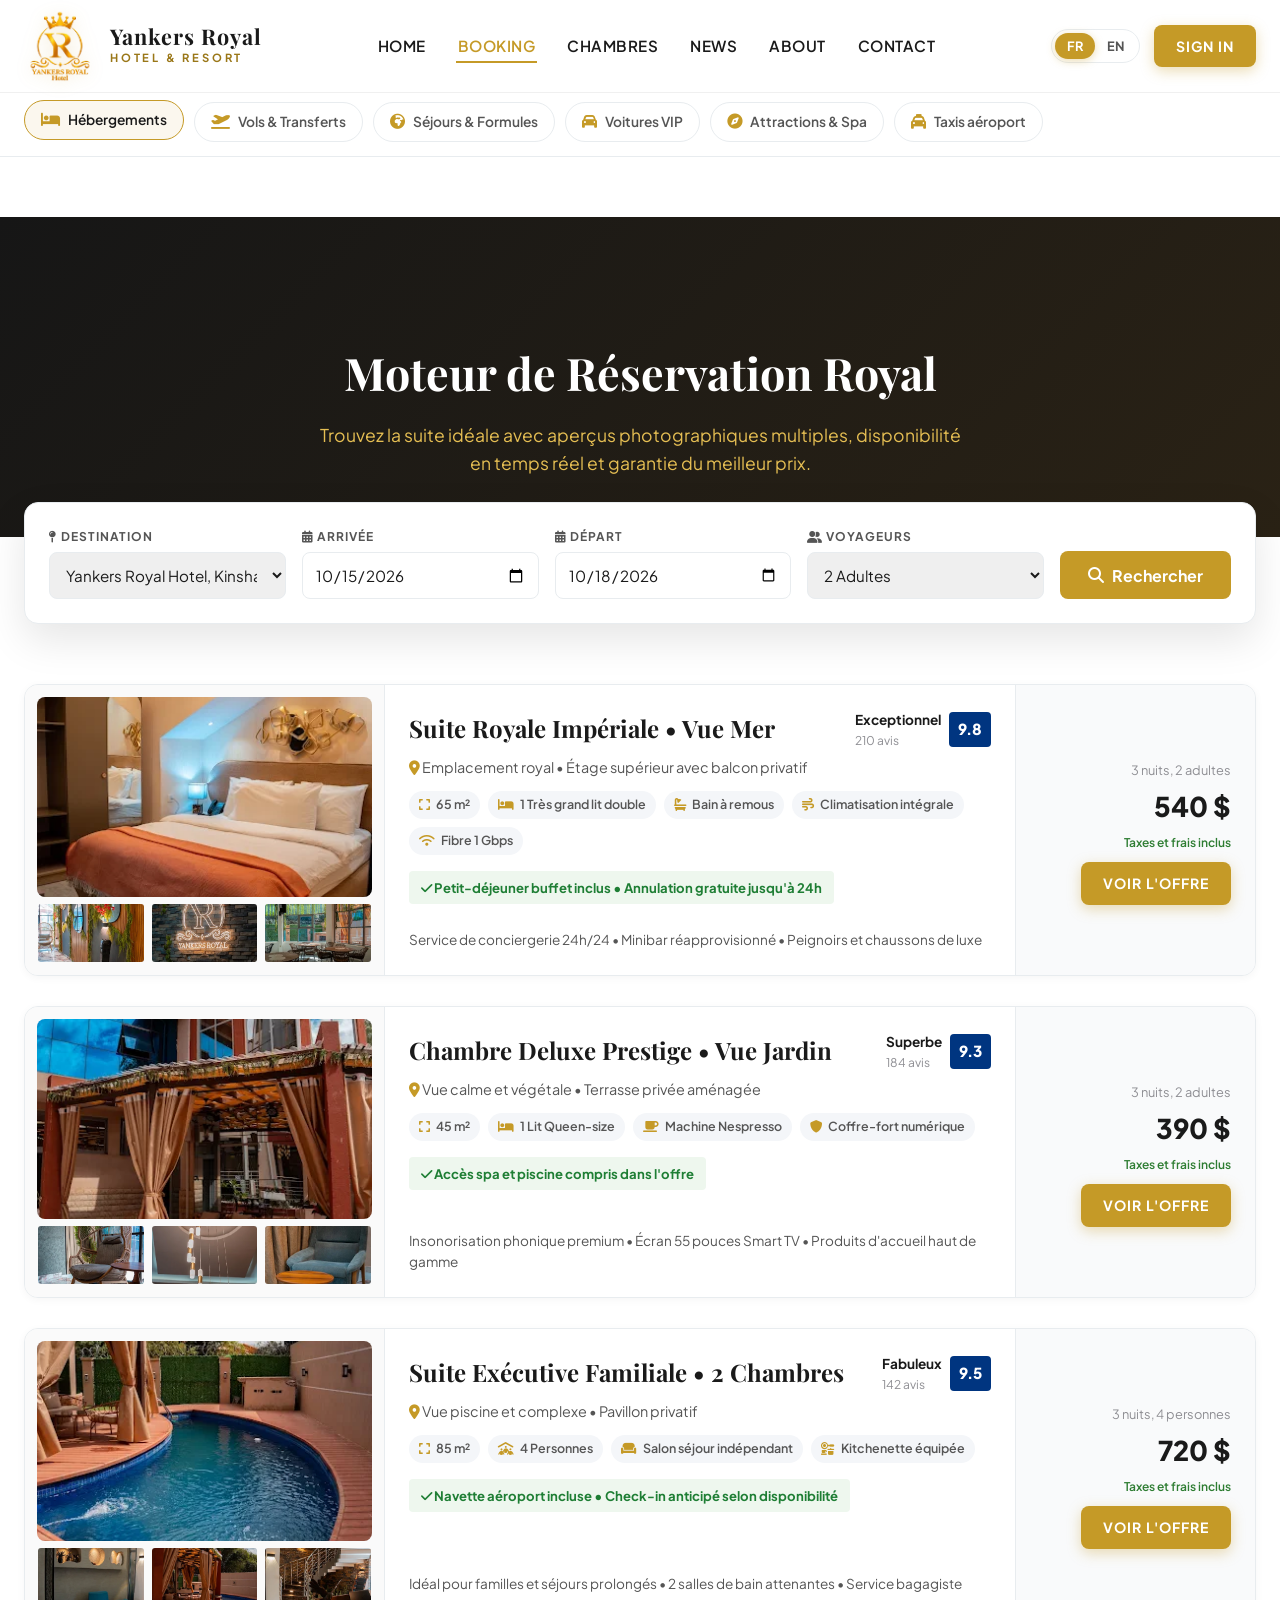
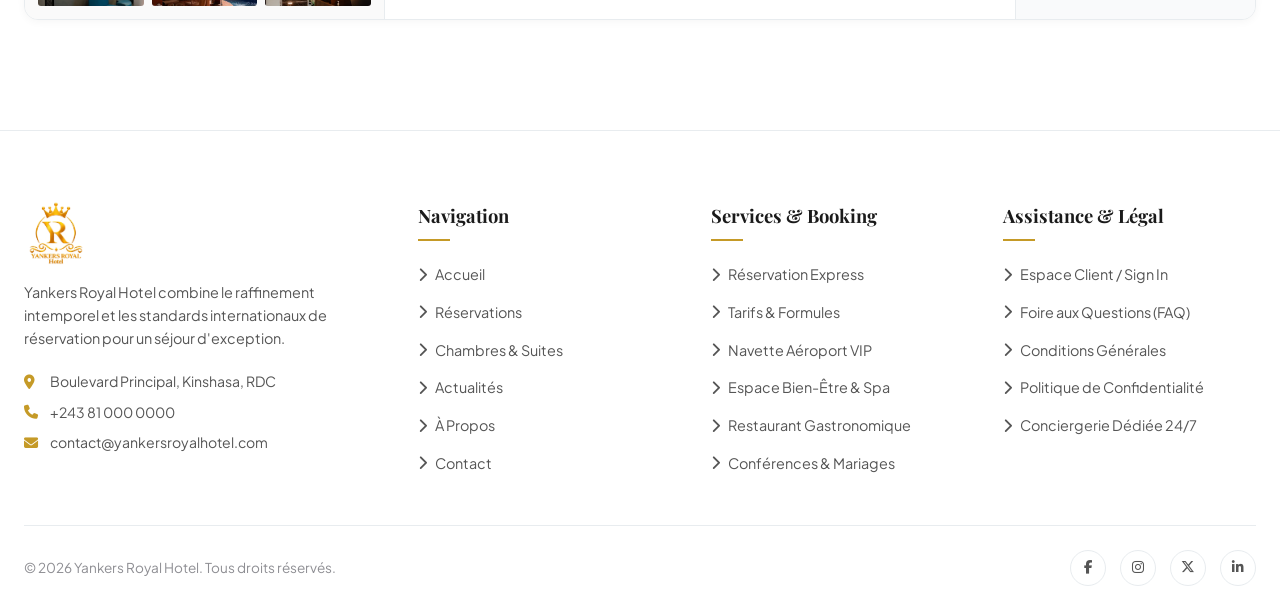
==== commit 6933a681: "Mise à jour du site" ====
--- a/booking.html
+++ b/booking.html
@@ -275,12 +275,12 @@
       </a>
       <nav>
         <ul class="nav-menu">
-          <li><a href="index.html" class="nav-link" data-i18n="home">Home</a></li>
-          <li><a href="booking.html" class="nav-link active" data-i18n="booking">Booking</a></li>
-          <li><a href="chambres.html" class="nav-link" data-i18n="rooms">Chambres</a></li>
-          <li><a href="news.html" class="nav-link" data-i18n="news">News</a></li>
-          <li><a href="about.html" class="nav-link" data-i18n="about">About</a></li>
-          <li><a href="contact.html" class="nav-link" data-i18n="contact">Contact</a></li>
+          <li><a href="index.html" class="nav-link" data-i18n="nav_home">Home</a></li>
+          <li><a href="booking.html" class="nav-link active" data-i18n="nav_booking">Booking</a></li>
+          <li><a href="chambres.html" class="nav-link" data-i18n="nav_rooms">Chambres</a></li>
+          <li><a href="news.html" class="nav-link" data-i18n="nav_news">News</a></li>
+          <li><a href="about.html" class="nav-link" data-i18n="nav_about">About</a></li>
+          <li><a href="contact.html" class="nav-link" data-i18n="nav_contact">Contact</a></li>
         </ul>
       </nav>
       <div class="nav-actions">
@@ -290,7 +290,7 @@
           <button type="button" class="lang-btn" data-lang="en">EN</button>
         </div>
 
-        <a href="signin.html" class="btn-signin" data-i18n="signin">Sign In</a>
+        <a href="signin.html" class="btn-signin" data-i18n="btn_signin">Sign In</a>
         <button class="btn-mobile-toggle" aria-label="Menu Mobile">
           <i class="fa-solid fa-bars"></i>
         </button>
@@ -314,39 +314,38 @@
 
   <div class="page-banner">
     <div class="container">
-      <h1>Moteur de Réservation Royal</h1>
-      <p>Trouvez la suite idéale avec aperçus photographiques multiples, disponiblité en temps réel et garantie du meilleur prix.</p>
+      <h1 data-i18n="booking_banner_title">Moteur de Réservation Royal</h1>
+      <p data-i18n="booking_banner_desc">Trouvez la suite idéale avec aperçus photographiques multiples, disponiblité en temps réel et garantie du meilleur prix.</p>
     </div>
   </div>
 
   <div class="container booking-engine-wrap">
     <div class="booking-filter-card">
       <div class="filter-box">
-        <label><i class="fa-solid fa-map-pin"></i> Destination</label>
+        <label><i class="fa-solid fa-map-pin"></i> <span data-i18n="filter_destination">Destination</span></label>
         <select>
           <option selected>Yankers Royal Hotel, Kinshasa</option>
           <option>Yankers Royal Villa Spa</option>
         </select>
       </div>
       <div class="filter-box">
-        <label><i class="fa-solid fa-calendar-days"></i> Arrivée</label>
+        <label><i class="fa-solid fa-calendar-days"></i> <span data-i18n="filter_arrival">Arrivée</span></label>
         <input type="date" value="2026-10-15">
       </div>
       <div class="filter-box">
-        <label><i class="fa-solid fa-calendar-days"></i> Départ</label>
+        <label><i class="fa-solid fa-calendar-days"></i> <span data-i18n="filter_departure">Départ</span></label>
         <input type="date" value="2026-10-18">
       </div>
       <div class="filter-box">
-        <label><i class="fa-solid fa-user-group"></i> Voyageurs</label>
+        <label><i class="fa-solid fa-user-group"></i> <span data-i18n="filter_guests">Voyageurs</span></label>
         <select>
-          <option>1 Adulte, 0 Enfant</option>
-          <option selected>2 Adultes, 0 Enfant</option>
-          <option>2 Adultes, 1 Enfant</option>
-          <option>Famille (4+ pers)</option>
+          <option data-i18n="adult_1">1 Adulte</option>
+          <option data-i18n="adult_2" selected>2 Adultes</option>
+          <option data-i18n="adult_family">Famille (4+ pers)</option>
         </select>
       </div>
       <button class="btn-submit-filter">
-        <i class="fa-solid fa-magnifying-glass"></i> Rechercher
+        <i class="fa-solid fa-magnifying-glass"></i> <span data-i18n="filter_btn_search">Rechercher</span>
       </button>
     </div>
   </div>
@@ -372,8 +371,8 @@
               <h2 style="font-family: var(--font-serif); font-size: 1.5rem; color: var(--color-text-main);">Suite Royale Impériale &bull; Vue Mer</h2>
               <div style="display:flex; align-items:center; gap: 8px;">
                 <div>
-                  <div class="score-label">Exceptionnel</div>
-                  <div style="font-size: 0.75rem; color: var(--color-text-light);">210 avis</div>
+                  <div class="score-label" data-i18n="booking_rating_exceptional">Exceptionnel</div>
+                  <div style="font-size: 0.75rem; color: var(--color-text-light);">210 <span data-i18n="booking_reviews">avis</span></div>
                 </div>
                 <div class="booking-badge-rating">9.8</div>
               </div>
@@ -400,9 +399,9 @@
           <div>
             <span style="font-size: 0.8rem; color: var(--color-text-light);">3 nuits, 2 adultes</span>
             <div style="font-size: 1.7rem; font-weight: 800; color: var(--color-text-main); margin: 4px 0;">540 $</div>
-            <span style="font-size: 0.75rem; color: #2e7d32; font-weight: 600; display: block; margin-bottom: 10px;">Taxes et frais inclus</span>
-          </div>
-          <a href="contact.html?reserve=royale-imperiale" class="btn-signin" style="text-align: center;">Voir l'offre</a>
+            <span style="font-size: 0.75rem; color: #2e7d32; font-weight: 600; display: block; margin-bottom: 10px;" data-i18n="booking_taxes_included">Taxes et frais inclus</span>
+          </div>
+          <a href="contact.html?reserve=royale-imperiale" class="btn-signin" style="text-align: center;" data-i18n="booking_btn_view">Voir l'offre</a>
         </div>
       </article>
 
@@ -424,8 +423,8 @@
               <h2 style="font-family: var(--font-serif); font-size: 1.5rem; color: var(--color-text-main);">Chambre Deluxe Prestige &bull; Vue Jardin</h2>
               <div style="display:flex; align-items:center; gap: 8px;">
                 <div>
-                  <div class="score-label">Superbe</div>
-                  <div style="font-size: 0.75rem; color: var(--color-text-light);">184 avis</div>
+                  <div class="score-label" data-i18n="booking_rating_superb">Superbe</div>
+                  <div style="font-size: 0.75rem; color: var(--color-text-light);">184 <span data-i18n="booking_reviews">avis</span></div>
                 </div>
                 <div class="booking-badge-rating">9.3</div>
               </div>
@@ -451,9 +450,9 @@
           <div>
             <span style="font-size: 0.8rem; color: var(--color-text-light);">3 nuits, 2 adultes</span>
             <div style="font-size: 1.7rem; font-weight: 800; color: var(--color-text-main); margin: 4px 0;">390 $</div>
-            <span style="font-size: 0.75rem; color: #2e7d32; font-weight: 600; display: block; margin-bottom: 10px;">Taxes et frais inclus</span>
-          </div>
-          <a href="contact.html?reserve=deluxe-prestige" class="btn-signin" style="text-align: center;">Voir l'offre</a>
+            <span style="font-size: 0.75rem; color: #2e7d32; font-weight: 600; display: block; margin-bottom: 10px;" data-i18n="booking_taxes_included">Taxes et frais inclus</span>
+          </div>
+          <a href="contact.html?reserve=deluxe-prestige" class="btn-signin" style="text-align: center;" data-i18n="booking_btn_view">Voir l'offre</a>
         </div>
       </article>
 
@@ -475,8 +474,8 @@
               <h2 style="font-family: var(--font-serif); font-size: 1.5rem; color: var(--color-text-main);">Suite Exécutive Familiale &bull; 2 Chambres</h2>
               <div style="display:flex; align-items:center; gap: 8px;">
                 <div>
-                  <div class="score-label">Fabuleux</div>
-                  <div style="font-size: 0.75rem; color: var(--color-text-light);">142 avis</div>
+                  <div class="score-label" data-i18n="booking_rating_fabulous">Fabuleux</div>
+                  <div style="font-size: 0.75rem; color: var(--color-text-light);">142 <span data-i18n="booking_reviews">avis</span></div>
                 </div>
                 <div class="booking-badge-rating">9.5</div>
               </div>
@@ -502,9 +501,9 @@
           <div>
             <span style="font-size: 0.8rem; color: var(--color-text-light);">3 nuits, 4 personnes</span>
             <div style="font-size: 1.7rem; font-weight: 800; color: var(--color-text-main); margin: 4px 0;">720 $</div>
-            <span style="font-size: 0.75rem; color: #2e7d32; font-weight: 600; display: block; margin-bottom: 10px;">Taxes et frais inclus</span>
-          </div>
-          <a href="contact.html?reserve=executive-famille" class="btn-signin" style="text-align: center;">Voir l'offre</a>
+            <span style="font-size: 0.75rem; color: #2e7d32; font-weight: 600; display: block; margin-bottom: 10px;" data-i18n="booking_taxes_included">Taxes et frais inclus</span>
+          </div>
+          <a href="contact.html?reserve=executive-famille" class="btn-signin" style="text-align: center;" data-i18n="booking_btn_view">Voir l'offre</a>
         </div>
       </article>
 
@@ -530,35 +529,35 @@
         <div class="footer-col">
           <h3 data-i18n="footer_nav">Navigation</h3>
           <ul class="footer-links">
-            <li><a href="index.html"><i class="fa-solid fa-chevron-right"></i> <span data-i18n="home">Accueil</span></a></li>
-            <li><a href="booking.html"><i class="fa-solid fa-chevron-right"></i> <span data-i18n="booking">Réservations</span></a></li>
-            <li><a href="chambres.html"><i class="fa-solid fa-chevron-right"></i> <span data-i18n="rooms">Chambres & Suites</span></a></li>
-            <li><a href="news.html"><i class="fa-solid fa-chevron-right"></i> <span data-i18n="news">Actualités</span></a></li>
-            <li><a href="about.html"><i class="fa-solid fa-chevron-right"></i> <span data-i18n="about">À Propos</span></a></li>
-            <li><a href="contact.html"><i class="fa-solid fa-chevron-right"></i> <span data-i18n="contact">Contact</span></a></li>
+            <li><a href="index.html"><i class="fa-solid fa-chevron-right"></i> <span data-i18n="footer_home">Accueil</span></a></li>
+            <li><a href="booking.html"><i class="fa-solid fa-chevron-right"></i> <span data-i18n="footer_booking">Réservations</span></a></li>
+            <li><a href="chambres.html"><i class="fa-solid fa-chevron-right"></i> <span data-i18n="footer_rooms">Chambres & Suites</span></a></li>
+            <li><a href="news.html"><i class="fa-solid fa-chevron-right"></i> <span data-i18n="footer_news">Actualités</span></a></li>
+            <li><a href="about.html"><i class="fa-solid fa-chevron-right"></i> <span data-i18n="footer_about">À Propos</span></a></li>
+            <li><a href="contact.html"><i class="fa-solid fa-chevron-right"></i> <span data-i18n="footer_contact">Contact</span></a></li>
           </ul>
         </div>
 
         <div class="footer-col">
           <h3 data-i18n="footer_services">Services & Booking</h3>
           <ul class="footer-links">
-            <li><a href="booking.html?filter=suite"><i class="fa-solid fa-chevron-right"></i> Réservation Express</a></li>
-            <li><a href="chambres.html#tarifs"><i class="fa-solid fa-chevron-right"></i> Tarifs & Formules</a></li>
-            <li><a href="booking.html?type=vols"><i class="fa-solid fa-chevron-right"></i> Navette Aéroport VIP</a></li>
-            <li><a href="about.html#spa"><i class="fa-solid fa-chevron-right"></i> Espace Bien-Être & Spa</a></li>
-            <li><a href="about.html#restaurant"><i class="fa-solid fa-chevron-right"></i> Restaurant Gastronomique</a></li>
-            <li><a href="contact.html#evenements"><i class="fa-solid fa-chevron-right"></i> Conférences & Mariages</a></li>
+            <li><a href="booking.html?filter=suite"><i class="fa-solid fa-chevron-right"></i> <span data-i18n="footer_express">Réservation Express</span></a></li>
+            <li><a href="chambres.html#tarifs"><i class="fa-solid fa-chevron-right"></i> <span data-i18n="footer_rates">Tarifs & Formules</span></a></li>
+            <li><a href="booking.html?type=vols"><i class="fa-solid fa-chevron-right"></i> <span data-i18n="footer_shuttle">Navette Aéroport VIP</span></a></li>
+            <li><a href="about.html#spa"><i class="fa-solid fa-chevron-right"></i> <span data-i18n="footer_spa">Espace Bien-Être & Spa</span></a></li>
+            <li><a href="about.html#restaurant"><i class="fa-solid fa-chevron-right"></i> <span data-i18n="footer_restaurant">Restaurant Gastronomique</span></a></li>
+            <li><a href="contact.html#evenements"><i class="fa-solid fa-chevron-right"></i> <span data-i18n="footer_events">Conférences & Mariages</span></a></li>
           </ul>
         </div>
 
         <div class="footer-col">
           <h3 data-i18n="footer_legal">Assistance & Légal</h3>
           <ul class="footer-links">
-            <li><a href="signin.html"><i class="fa-solid fa-chevron-right"></i> Espace Client / Sign In</a></li>
-            <li><a href="contact.html#faq"><i class="fa-solid fa-chevron-right"></i> Foire aux Questions (FAQ)</a></li>
-            <li><a href="contact.html#conditions"><i class="fa-solid fa-chevron-right"></i> Conditions Générales</a></li>
-            <li><a href="contact.html#politique"><i class="fa-solid fa-chevron-right"></i> Politique de Confidentialité</a></li>
-            <li><a href="contact.html#support"><i class="fa-solid fa-chevron-right"></i> Conciergerie Dédiée 24/7</a></li>
+            <li><a href="signin.html"><i class="fa-solid fa-chevron-right"></i> <span data-i18n="footer_client_space">Espace Client / Sign In</span></a></li>
+            <li><a href="contact.html#faq"><i class="fa-solid fa-chevron-right"></i> <span data-i18n="footer_faq">Foire aux Questions (FAQ)</span></a></li>
+            <li><a href="contact.html#conditions"><i class="fa-solid fa-chevron-right"></i> <span data-i18n="footer_terms">Conditions Générales</span></a></li>
+            <li><a href="contact.html#politique"><i class="fa-solid fa-chevron-right"></i> <span data-i18n="footer_privacy">Politique de Confidentialité</span></a></li>
+            <li><a href="contact.html#support"><i class="fa-solid fa-chevron-right"></i> <span data-i18n="footer_support">Conciergerie Dédiée 24/7</span></a></li>
           </ul>
         </div>
       </div>
